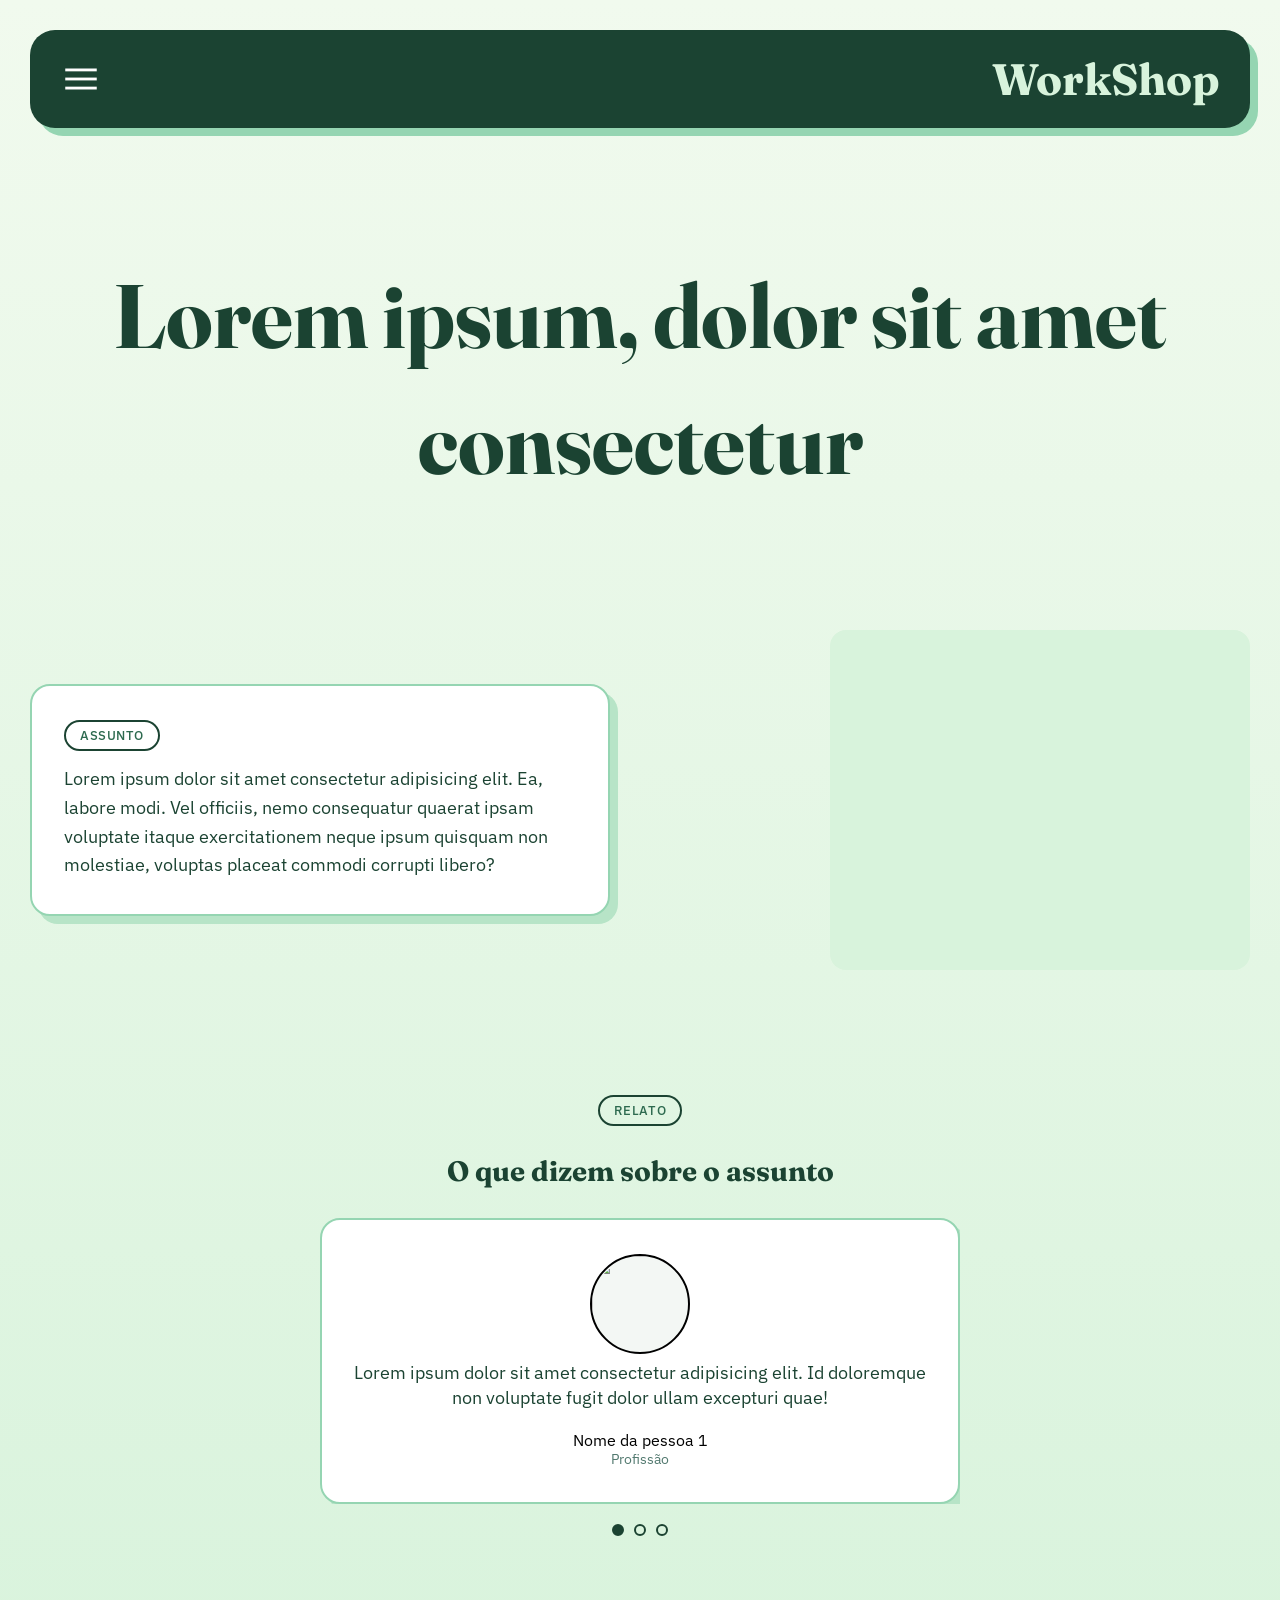
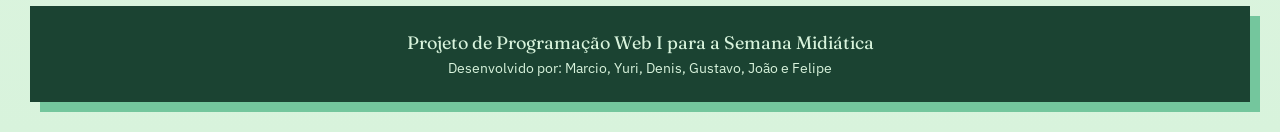
==== paginas/artes-visuais.html @ c1176533 "Adiciona melhorias no HTML, CSS e JS das paginas" ====
<!DOCTYPE html>
<html lang="pt-br">
<head>
    <meta charset="UTF-8">
    <meta name="viewport" content="width=device-width, initial-scale=1.0">
    <title>Artes Visuais</title>
    <link rel="stylesheet" href="./paginas.css">
    <link rel="preconnect" href="https://fonts.googleapis.com">
    <link rel="preconnect" href="https://fonts.gstatic.com" crossorigin>
    <link href="https://fonts.googleapis.com/css2?family=Fraunces:wght@600&family=IBM+Plex+Sans:wght@400;500&display=swap" rel="stylesheet">
    <link rel="stylesheet" href="https://fonts.googleapis.com/css2?family=Material+Symbols+Outlined:opsz,wght,FILL,GRAD@24,400,0,0&icon_names=menu" />
</head>
<body>

    <header>
        <button id="burguer" class="material-symbols-outlined" onclick="clickMenu()">
            menu
        </button>

        <h1>WorkShop</h1>

        <nav id="menu">
            <ul>
                <li><a href="../index.html">Home</a></li>
                <li><a href="./design.html">Design</a></li>
                <li><a href="./artes-visuais.html">Artes Visuais</a></li>
                <li><a href="./audiovisual.html">Audiovisual</a></li>
                <li><a href="./economia.html">Economia</a></li>
                <li><a href="./mercado-trabalho.html">Mercado de Trabalho</a></li>
            </ul>
        </nav>
    </header>

    <main>
        <section class="apresentacao">
            <h2>Lorem ipsum, dolor sit amet consectetur </h2>
        </section>

       <section class="assunto">
            <div class="assunto-card">
                <span class="rotulo">assunto</span>
                <p>Lorem ipsum dolor sit amet consectetur adipisicing elit. Ea, labore modi. Vel officiis, nemo consequatur quaerat ipsam voluptate itaque exercitationem neque ipsum quisquam non molestiae, voluptas placeat commodi corrupti libero?</p>
            </div>

            <img class="assunto-img" src="/img/Design.png" alt="">
        </section>


        <section class="relatos">
            <span class="rotulo">relato</span>
            <h2>O que dizem sobre o assunto</h2>

            <div class="relato-carrossel">

                <div class="relato-janela">
                    <div class="relato-track" id="relatoTrack">

                        <div class="relato-card">
                            <img class="avatar" src="/img/Design.png" alt="">
                            <p class="relato">Lorem ipsum dolor sit amet consectetur adipisicing elit. Id doloremque non voluptate fugit dolor ullam excepturi quae!</p>
                            <p class="nome">Nome da pessoa 1</p>
                            <p class="profissao">Profissão</p>
                        </div>

                        <div class="relato-card">
                            <img class="avatar" src="/img/Design.png" alt="">
                            <p class="relato">Segundo relato de exemplo sobre o assunto do eixo.</p>
                            <p class="nome">Nome da pessoa 2</p>
                            <p class="profissao">Profissão</p>
                        </div>

                        <div class="relato-card">
                            <img class="avatar" src="/img/Design.png" alt="">
                            <p class="relato">Terceiro relato de exemplo sobre o assunto do eixo.</p>
                            <p class="nome">Nome da pessoa 3</p>
                            <p class="profissao">Profissão</p>
                        </div>

                    </div>
                </div>

            </div>

            <div class="relato-bolinhas" id="relatoBolinhas"></div>

        </section>

    </main>

    <footer>
        <p>Projeto de Programação Web I para a Semana Midiática</p>
        <p>Desenvolvido por: Marcio, Yuri, Denis, Gustavo, João e Felipe</p>
    </footer>

    <script src="./paginas.js"></script>

</body>
</html>
---- paginas/paginas.css ----
* {
    margin: 0;
    padding: 0;
    box-sizing: border-box;
}

body {
    padding: 30px;
    font-family: 'IBM Plex Sans', sans-serif;
    background: linear-gradient(#F1FAEE, #D8F3DC);
    color: #1B4332;
}

header {
    position: relative;
    display: flex;
    align-items: center;
    justify-content: space-between;
    padding: 22px 30px;
    background: #1B4332;
    color: white;
    border-radius: 25px;
    box-shadow: 8px 8px 0 #95D5B2;
}

header h1 {
    font-family: 'Fraunces', serif;
    font-size: 44px;
    color: #D8F3DC;
}

#burguer {
    cursor: pointer;
    background-color: #1B4332;
    color: #ffffff;
    border: none;
    font-size: 42px;
}

#menu {
    display: none;
    position: absolute;
    left: 30px;
    top: 70px;
    background: #1B4332;
    padding: 10px;
    border-radius: 10px;
}

#menu ul {
    list-style: none;
}

#menu a {
    display: block;
    padding: 8px 12px;
    color: #D8F3DC;
    text-decoration: none;
    white-space: nowrap;
}

#menu a:hover {
    background: #2D6A4F;
    border-radius: 5px;
}

.apresentacao {
    display: flex;
    justify-content: center;
    margin-top: 125px;
    margin-bottom: 125px;
}

.apresentacao h2 {
    max-width: 1150px;
    text-align: center;
    font-family: 'Fraunces', serif;
    font-size: 90px;
    line-height: 1.4;
    color: #1B4332;
}

.assunto {
    display: flex;
    align-items: center;
    gap: 220px;
    max-width: 1350px;
    margin: 0 auto 125px;
}

.assunto-card {
    flex: 1;
    padding: 34px 32px;
    background: #FFFFFF;
    border: 2px solid #95D5B2;
    border-radius: 20px;
    box-shadow: 8px 8px 0 #B7E4C7;
    transition: transform 0.2s ease;
}

.assunto-card:hover {
    transform: scale(1.05);
}

.assunto-img {
    flex: 1;
    max-width: 420px;
    height: 340px;
    border-radius: 16px;
    background: #D8F3DC;
    object-fit: cover;
    transition: transform 0.2s ease;
}

.assunto-img:hover {
    transform: scale(1.05);
}

.assunto p {
    font-size: 18px;
    line-height: 1.6;
}


.rotulo {
    display: inline-block;
    margin-bottom: 14px;
    padding: 5px 14px;
    border: 2px solid #1B4332;
    border-radius: 50px;
    font-size: 13px;
    font-weight: 500;
    text-transform: uppercase;
    letter-spacing: .04em;
    color: #2D6A4F;
}

.relatos {
    max-width: 900px;
    margin: 0 auto 60px;
    text-align: center;
}

.relatos h2 {
    margin: 14px 0 30px;
    font-family: 'Fraunces', serif;
    font-size: 28px;
    color: #1B4332;
}

.relato-carrossel {
    display: flex;
    align-items: center;
    justify-content: center;
    gap: 20px;
}

.relato-janela {
    overflow: hidden;
    width: 640px;
}

.relato-track {
    display: flex;
    transition: transform 0.3s ease;

}


.relato-bolinhas {
    display: flex;
    justify-content: center;
    gap: 10px;
    margin-top: 20px;
}

.bolinha {
    width: 12px;
    height: 12px;
    border-radius: 50%;
    border: 2px solid #1B4332;
    background: transparent;
    cursor: pointer;
    padding: 0;
}

.bolinha.ativa {
    background: #1B4332;
}

.relato-card {
    padding: 34px 32px;
    background: #FFFFFF;
    border: 2px solid #95D5B2;
    border-radius: 20px;
    box-shadow: 8px 8px 0 #B7E4C7;
    width: 640px;
    flex-shrink: 0;
}


.avatar {
    width: 100px;
    height: 100px;
    border-radius: 50%;
    background: #f3f7f4;
    border: 2px solid #000000;
    object-fit: cover;
}

.relato {
    font-size: 18px;
    line-height: 1.4;
    margin-bottom: 20px;
}

.nome {
    color: #000000;
}

.profissao {
    font-size: 14px;
    color: #52796F;
}


footer {
    margin-top: 70px;
    padding: 20px;
    background: #1B4332;
    color: #D8F3DC;
    text-align: center;
    box-shadow: 10px 10px 0 #74C69D;
}

footer p {
    margin: 5px;
    font-size: 14px;
}

footer p:first-child {
    font-family: 'Fraunces', serif;
    font-size: 18px;
    color: #D8F3DC;
}
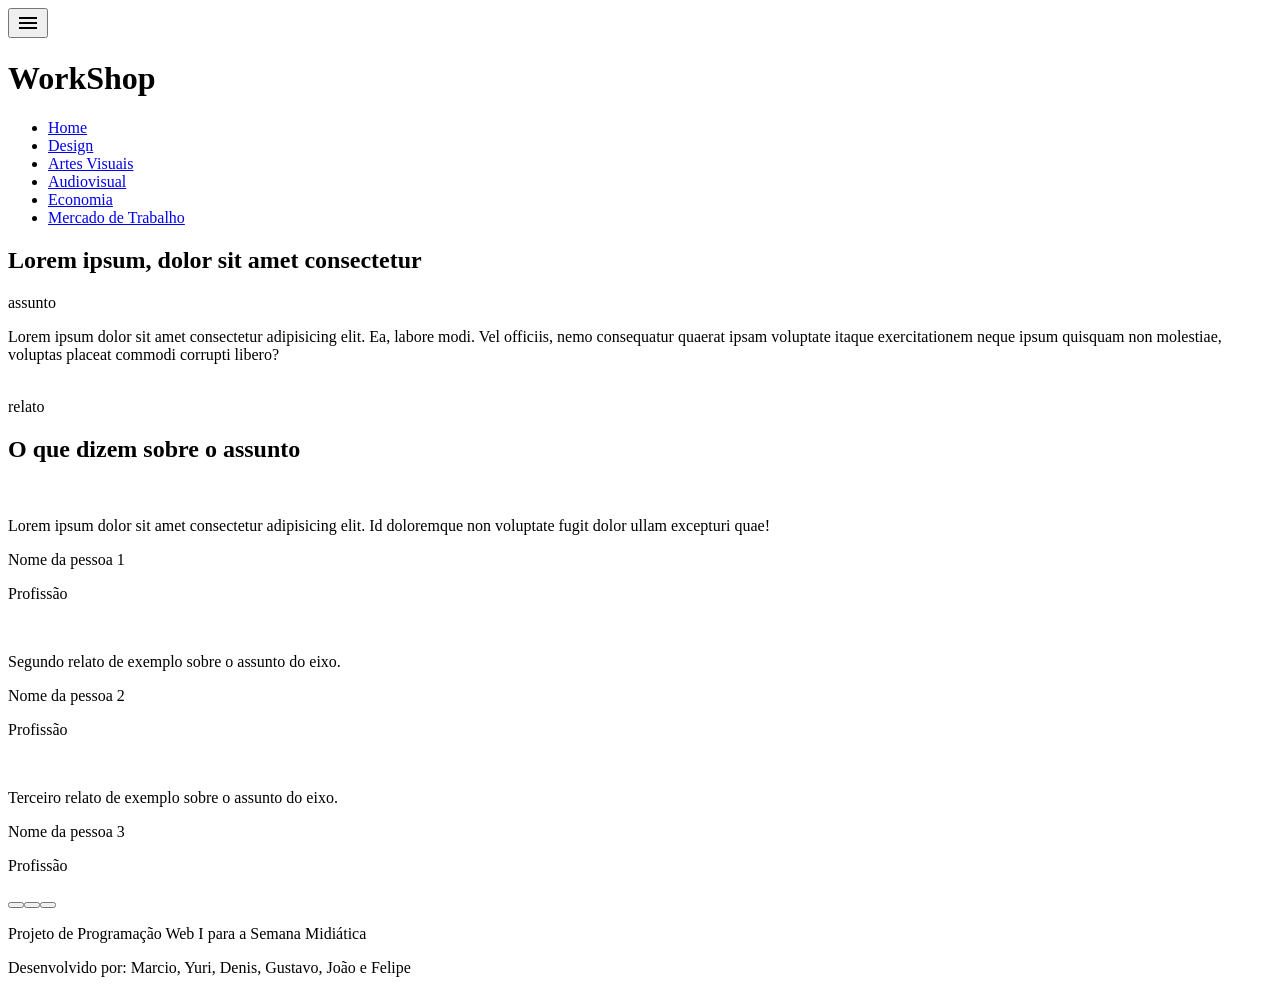
==== commit 04c65625: "Fraciona o style.css e paginas.css" ====
--- a/paginas/artes-visuais.html
+++ b/paginas/artes-visuais.html
@@ -4,7 +4,13 @@
     <meta charset="UTF-8">
     <meta name="viewport" content="width=device-width, initial-scale=1.0">
     <title>Artes Visuais</title>
-    <link rel="stylesheet" href="./paginas.css">
+    <link rel="stylesheet" href="../CSS/global.css">
+    <link rel="stylesheet" href="../CSS/header.css">
+    <link rel="stylesheet" href="../CSS/footer.css">
+    <link rel="stylesheet" href="../CSS/paginas/menu.css">
+    <link rel="stylesheet" href="../CSS/paginas/apresentacao.css">
+    <link rel="stylesheet" href="../CSS/paginas/assunto.css">
+    <link rel="stylesheet" href="../CSS/paginas/relatos.css">
     <link rel="preconnect" href="https://fonts.googleapis.com">
     <link rel="preconnect" href="https://fonts.gstatic.com" crossorigin>
     <link href="https://fonts.googleapis.com/css2?family=Fraunces:wght@600&family=IBM+Plex+Sans:wght@400;500&display=swap" rel="stylesheet">
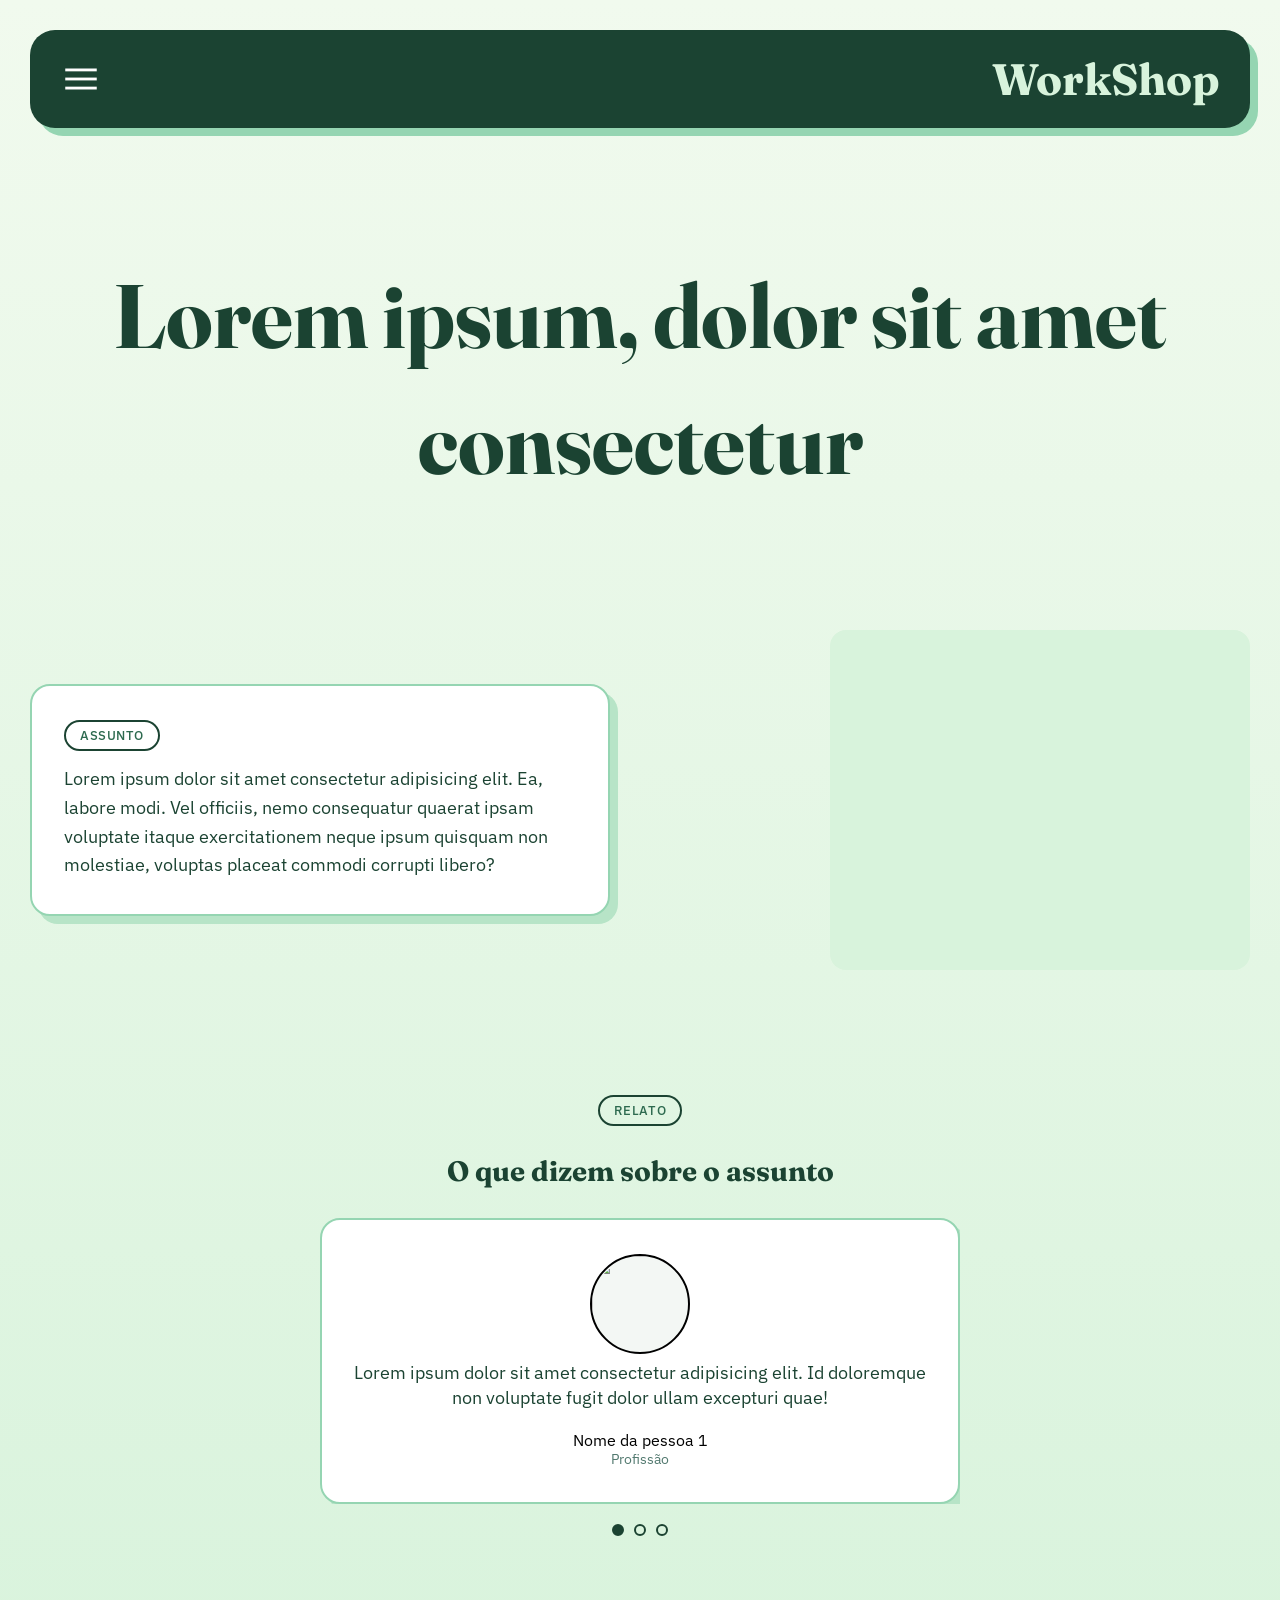
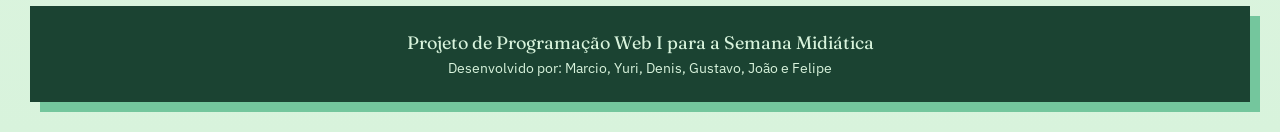
==== commit 01dc243e: "Corrige caminhos do CSS e imagens" ====
--- a/paginas/artes-visuais.html
+++ b/paginas/artes-visuais.html
@@ -4,13 +4,13 @@
     <meta charset="UTF-8">
     <meta name="viewport" content="width=device-width, initial-scale=1.0">
     <title>Artes Visuais</title>
-    <link rel="stylesheet" href="../CSS/global.css">
-    <link rel="stylesheet" href="../CSS/header.css">
-    <link rel="stylesheet" href="../CSS/footer.css">
-    <link rel="stylesheet" href="../CSS/paginas/menu.css">
-    <link rel="stylesheet" href="../CSS/paginas/apresentacao.css">
-    <link rel="stylesheet" href="../CSS/paginas/assunto.css">
-    <link rel="stylesheet" href="../CSS/paginas/relatos.css">
+    <link rel="stylesheet" href="../css/global.css">
+    <link rel="stylesheet" href="../css/header.css">
+    <link rel="stylesheet" href="../css/footer.css">
+    <link rel="stylesheet" href="../css/paginas/menu.css">
+    <link rel="stylesheet" href="../css/paginas/apresentacao.css">
+    <link rel="stylesheet" href="../css/paginas/assunto.css">
+    <link rel="stylesheet" href="../css/paginas/relatos.css">
     <link rel="preconnect" href="https://fonts.googleapis.com">
     <link rel="preconnect" href="https://fonts.gstatic.com" crossorigin>
     <link href="https://fonts.googleapis.com/css2?family=Fraunces:wght@600&family=IBM+Plex+Sans:wght@400;500&display=swap" rel="stylesheet">
@@ -48,7 +48,7 @@
                 <p>Lorem ipsum dolor sit amet consectetur adipisicing elit. Ea, labore modi. Vel officiis, nemo consequatur quaerat ipsam voluptate itaque exercitationem neque ipsum quisquam non molestiae, voluptas placeat commodi corrupti libero?</p>
             </div>
 
-            <img class="assunto-img" src="/img/Design.png" alt="">
+            <img class="assunto-img" src="../img/Design.png" alt="">
         </section>
 
 
@@ -62,21 +62,21 @@
                     <div class="relato-track" id="relatoTrack">
 
                         <div class="relato-card">
-                            <img class="avatar" src="/img/Design.png" alt="">
+                            <img class="avatar" src="../img/Design.png" alt="">
                             <p class="relato">Lorem ipsum dolor sit amet consectetur adipisicing elit. Id doloremque non voluptate fugit dolor ullam excepturi quae!</p>
                             <p class="nome">Nome da pessoa 1</p>
                             <p class="profissao">Profissão</p>
                         </div>
 
                         <div class="relato-card">
-                            <img class="avatar" src="/img/Design.png" alt="">
+                            <img class="avatar" src="../img/Design.png" alt="">
                             <p class="relato">Segundo relato de exemplo sobre o assunto do eixo.</p>
                             <p class="nome">Nome da pessoa 2</p>
                             <p class="profissao">Profissão</p>
                         </div>
 
                         <div class="relato-card">
-                            <img class="avatar" src="/img/Design.png" alt="">
+                            <img class="avatar" src="../img/Design.png" alt="">
                             <p class="relato">Terceiro relato de exemplo sobre o assunto do eixo.</p>
                             <p class="nome">Nome da pessoa 3</p>
                             <p class="profissao">Profissão</p>
--- a/css/global.css
+++ b/css/global.css
@@ -0,0 +1,12 @@
+* {
+    margin: 0;
+    padding: 0;
+    box-sizing: border-box;
+}
+
+body {
+    padding: 30px;
+    font-family: 'IBM Plex Sans', sans-serif;
+    background: linear-gradient(#F1FAEE, #D8F3DC);
+    color: #1B4332;
+}
--- a/css/header.css
+++ b/css/header.css
@@ -0,0 +1,15 @@
+header {
+    display: flex;
+    align-items: center;
+    padding: 22px 30px;
+    background: #1B4332;
+    color: white;
+    border-radius: 25px;
+    box-shadow: 8px 8px 0 #95D5B2;
+}
+
+header h1 {
+    font-family: 'Fraunces', serif;
+    font-size: 44px;
+    color: #D8F3DC;
+}
--- a/css/footer.css
+++ b/css/footer.css
@@ -0,0 +1,19 @@
+footer {
+    margin-top: 70px;
+    padding: 20px;
+    background: #1B4332;
+    color: #D8F3DC;
+    text-align: center;
+    box-shadow: 10px 10px 0 #74C69D;
+}
+
+footer p {
+    margin: 5px;
+    font-size: 14px;
+}
+
+footer p:first-child {
+    font-family: 'Fraunces', serif;
+    font-size: 18px;
+    color: #D8F3DC;
+}
--- a/css/paginas/menu.css
+++ b/css/paginas/menu.css
@@ -0,0 +1,39 @@
+header {
+    position: relative;
+    justify-content: space-between;
+}
+
+#burguer {
+    cursor: pointer;
+    background-color: #1B4332;
+    color: #ffffff;
+    border: none;
+    font-size: 42px;
+}
+
+#menu {
+    display: none;
+    position: absolute;
+    left: 30px;
+    top: 70px;
+    background: #1B4332;
+    padding: 10px;
+    border-radius: 10px;
+}
+
+#menu ul {
+    list-style: none;
+}
+
+#menu a {
+    display: block;
+    padding: 8px 12px;
+    color: #D8F3DC;
+    text-decoration: none;
+    white-space: nowrap;
+}
+
+#menu a:hover {
+    background: #2D6A4F;
+    border-radius: 5px;
+}
--- a/css/paginas/apresentacao.css
+++ b/css/paginas/apresentacao.css
@@ -0,0 +1,15 @@
+.apresentacao {
+    display: flex;
+    justify-content: center;
+    margin-top: 125px;
+    margin-bottom: 125px;
+}
+
+.apresentacao h2 {
+    max-width: 1150px;
+    text-align: center;
+    font-family: 'Fraunces', serif;
+    font-size: 90px;
+    line-height: 1.4;
+    color: #1B4332;
+}
--- a/css/paginas/assunto.css
+++ b/css/paginas/assunto.css
@@ -0,0 +1,53 @@
+.assunto {
+    display: flex;
+    align-items: center;
+    gap: 220px;
+    max-width: 1350px;
+    margin: 0 auto 125px;
+}
+
+.assunto-card {
+    flex: 1;
+    padding: 34px 32px;
+    background: #FFFFFF;
+    border: 2px solid #95D5B2;
+    border-radius: 20px;
+    box-shadow: 8px 8px 0 #B7E4C7;
+    transition: transform 0.2s ease;
+}
+
+.assunto-card:hover {
+    transform: scale(1.05);
+}
+
+.assunto-img {
+    flex: 1;
+    max-width: 420px;
+    height: 340px;
+    border-radius: 16px;
+    background: #D8F3DC;
+    object-fit: cover;
+    transition: transform 0.2s ease;
+}
+
+.assunto-img:hover {
+    transform: scale(1.05);
+}
+
+.assunto p {
+    font-size: 18px;
+    line-height: 1.6;
+}
+
+.rotulo {
+    display: inline-block;
+    margin-bottom: 14px;
+    padding: 5px 14px;
+    border: 2px solid #1B4332;
+    border-radius: 50px;
+    font-size: 13px;
+    font-weight: 500;
+    text-transform: uppercase;
+    letter-spacing: .04em;
+    color: #2D6A4F;
+}
--- a/css/paginas/relatos.css
+++ b/css/paginas/relatos.css
@@ -0,0 +1,85 @@
+.relatos {
+    max-width: 900px;
+    margin: 0 auto 60px;
+    text-align: center;
+}
+
+.relatos h2 {
+    margin: 14px 0 30px;
+    font-family: 'Fraunces', serif;
+    font-size: 28px;
+    color: #1B4332;
+}
+
+.relato-carrossel {
+    display: flex;
+    align-items: center;
+    justify-content: center;
+    gap: 20px;
+}
+
+.relato-janela {
+    overflow: hidden;
+    width: 640px;
+}
+
+.relato-track {
+    display: flex;
+    transition: transform 0.3s ease;
+
+}
+
+.relato-bolinhas {
+    display: flex;
+    justify-content: center;
+    gap: 10px;
+    margin-top: 20px;
+}
+
+.bolinha {
+    width: 12px;
+    height: 12px;
+    border-radius: 50%;
+    border: 2px solid #1B4332;
+    background: transparent;
+    cursor: pointer;
+    padding: 0;
+}
+
+.bolinha.ativa {
+    background: #1B4332;
+}
+
+.relato-card {
+    padding: 34px 32px;
+    background: #FFFFFF;
+    border: 2px solid #95D5B2;
+    border-radius: 20px;
+    box-shadow: 8px 8px 0 #B7E4C7;
+    width: 640px;
+    flex-shrink: 0;
+}
+
+.avatar {
+    width: 100px;
+    height: 100px;
+    border-radius: 50%;
+    background: #f3f7f4;
+    border: 2px solid #000000;
+    object-fit: cover;
+}
+
+.relato {
+    font-size: 18px;
+    line-height: 1.4;
+    margin-bottom: 20px;
+}
+
+.nome {
+    color: #000000;
+}
+
+.profissao {
+    font-size: 14px;
+    color: #52796F;
+}
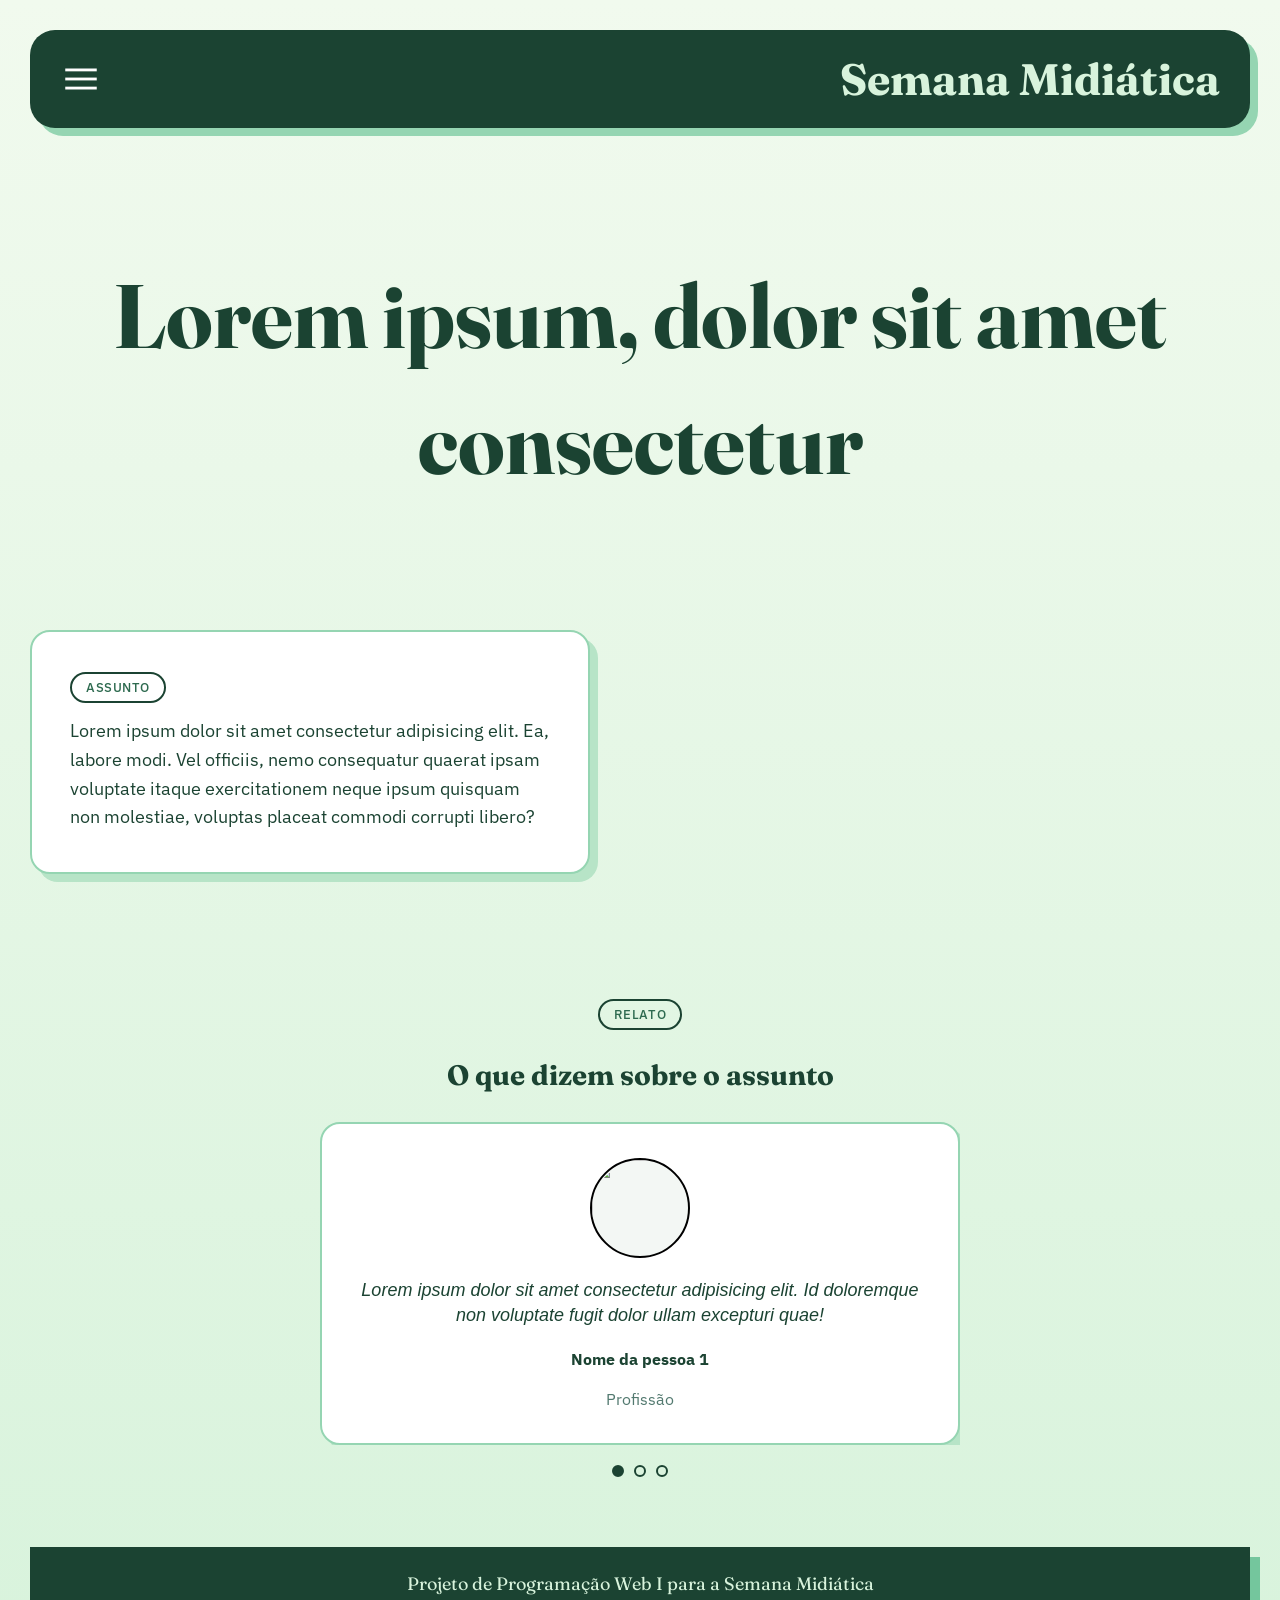
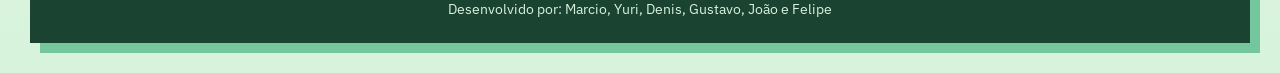
==== commit 9638a1a5: "Adiciona o conteúdo da página design" ====
--- a/paginas/artes-visuais.html
+++ b/paginas/artes-visuais.html
@@ -23,11 +23,11 @@
             menu
         </button>
 
-        <h1>WorkShop</h1>
+        <h1>Semana Midiática</h1>
 
         <nav id="menu">
             <ul>
-                <li><a href="../index.html">Home</a></li>
+                <li><a href="../index.html">Início</a></li>
                 <li><a href="./design.html">Design</a></li>
                 <li><a href="./artes-visuais.html">Artes Visuais</a></li>
                 <li><a href="./audiovisual.html">Audiovisual</a></li>
--- a/css/paginas/menu.css
+++ b/css/paginas/menu.css
@@ -10,6 +10,7 @@
     border: none;
     font-size: 42px;
 }
+
 
 #menu {
     display: none;
--- a/css/paginas/assunto.css
+++ b/css/paginas/assunto.css
@@ -1,37 +1,37 @@
 .assunto {
     display: flex;
     align-items: center;
-    gap: 220px;
-    max-width: 1350px;
+    gap: 180px;
+    max-width: 1450px;
     margin: 0 auto 125px;
 }
 
 .assunto-card {
     flex: 1;
-    padding: 34px 32px;
+    padding: 40px 38px;
     background: #FFFFFF;
     border: 2px solid #95D5B2;
     border-radius: 20px;
     box-shadow: 8px 8px 0 #B7E4C7;
-    transition: transform 0.2s ease;
+    transition: transform 0.4s ease;
 }
 
 .assunto-card:hover {
-    transform: scale(1.05);
+    transform: scale(1.20);
 }
 
 .assunto-img {
     flex: 1;
-    max-width: 420px;
-    height: 340px;
+    max-width: 580px;
+    height: auto;
     border-radius: 16px;
     background: #D8F3DC;
     object-fit: cover;
-    transition: transform 0.2s ease;
+    transition: transform 0.4s ease;
 }
 
 .assunto-img:hover {
-    transform: scale(1.05);
+    transform: scale(1.20);
 }
 
 .assunto p {
--- a/css/paginas/relatos.css
+++ b/css/paginas/relatos.css
@@ -67,19 +67,22 @@
     background: #f3f7f4;
     border: 2px solid #000000;
     object-fit: cover;
+    margin-bottom: 20px;
 }
 
 .relato {
     font-size: 18px;
     line-height: 1.4;
     margin-bottom: 20px;
+    font-style: italic;
 }
 
 .nome {
-    color: #000000;
+    font-weight: 700;
+    margin-bottom: 20px;
 }
 
 .profissao {
-    font-size: 14px;
+    font-size: 16px;
     color: #52796F;
 }
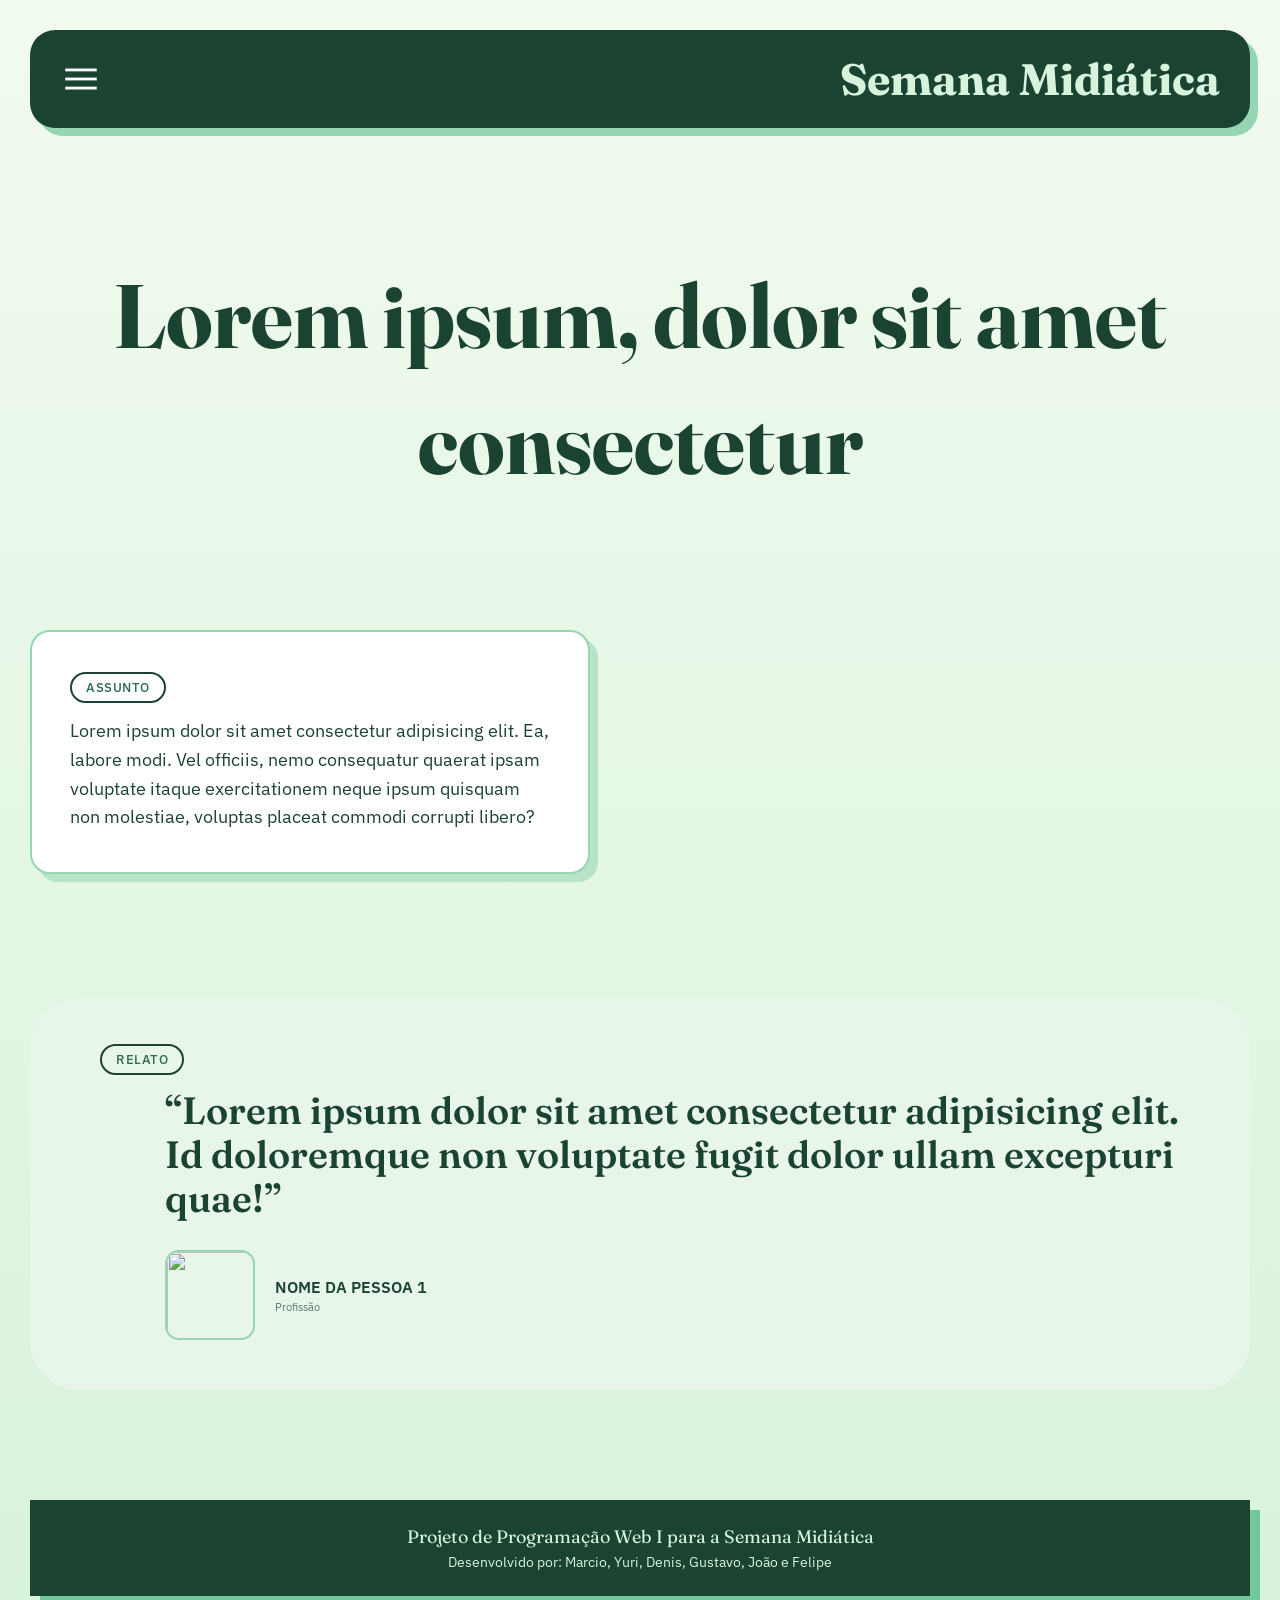
==== commit f29d97bb: "Mudanças no visual das paginas" ====
--- a/paginas/artes-visuais.html
+++ b/paginas/artes-visuais.html
@@ -53,41 +53,22 @@
 
 
         <section class="relatos">
-            <span class="rotulo">relato</span>
-            <h2>O que dizem sobre o assunto</h2>
 
-            <div class="relato-carrossel">
+            <span class="rotulo">Relato</span>
 
-                <div class="relato-janela">
-                    <div class="relato-track" id="relatoTrack">
+            <p class="citacao">
+                “Lorem ipsum dolor sit amet consectetur adipisicing elit.
+                Id doloremque non voluptate fugit dolor ullam excepturi quae!”
+            </p>
 
-                        <div class="relato-card">
-                            <img class="avatar" src="../img/Design.png" alt="">
-                            <p class="relato">Lorem ipsum dolor sit amet consectetur adipisicing elit. Id doloremque non voluptate fugit dolor ullam excepturi quae!</p>
-                            <p class="nome">Nome da pessoa 1</p>
-                            <p class="profissao">Profissão</p>
-                        </div>
+            <div class="autor">
+                <img src="../img/Design.png" alt="">
 
-                        <div class="relato-card">
-                            <img class="avatar" src="../img/Design.png" alt="">
-                            <p class="relato">Segundo relato de exemplo sobre o assunto do eixo.</p>
-                            <p class="nome">Nome da pessoa 2</p>
-                            <p class="profissao">Profissão</p>
-                        </div>
-
-                        <div class="relato-card">
-                            <img class="avatar" src="../img/Design.png" alt="">
-                            <p class="relato">Terceiro relato de exemplo sobre o assunto do eixo.</p>
-                            <p class="nome">Nome da pessoa 3</p>
-                            <p class="profissao">Profissão</p>
-                        </div>
-
-                    </div>
+                <div>
+                    <p>Nome da pessoa 1</p>
+                    <p>Profissão</p>
                 </div>
-
             </div>
-
-            <div class="relato-bolinhas" id="relatoBolinhas"></div>
 
         </section>
 
--- a/css/paginas/relatos.css
+++ b/css/paginas/relatos.css
@@ -1,88 +1,52 @@
 .relatos {
-    max-width: 900px;
-    margin: 0 auto 60px;
-    text-align: center;
+    max-width: 1250px;
+    margin: 0 auto 110px;
+    padding: 45px 70px 50px;
+    background: #E8F5E9;
+    border-radius: 50px;
 }
 
-.relatos h2 {
-    margin: 14px 0 30px;
+
+.citacao {
+    max-width: 1050px;
+    margin: 0 0 30px 65px;
     font-family: 'Fraunces', serif;
-    font-size: 28px;
+    font-size: 38px;
+    font-weight: 600;
+    line-height: 1.15;
     color: #1B4332;
 }
 
-.relato-carrossel {
+.autor {
     display: flex;
     align-items: center;
-    justify-content: center;
     gap: 20px;
+    margin-left: 65px;
 }
 
-.relato-janela {
-    overflow: hidden;
-    width: 640px;
+.autor img {
+    width: 90px;
+    height: 90px;
+    object-fit: cover;
+
+    border: 2px solid #95D5B2;
+    border-radius: 14px;
 }
 
-.relato-track {
-    display: flex;
-    transition: transform 0.3s ease;
-
+.autor p {
+    margin: 3px 0;
+    font-family: 'IBM Plex Sans', sans-serif;
+    color: #2D6A4F;
 }
 
-.relato-bolinhas {
-    display: flex;
-    justify-content: center;
-    gap: 10px;
-    margin-top: 20px;
+.autor p:first-child {
+    font-size: 16px;
+    font-weight: 600;
+    text-transform: uppercase;
+    color: #1B4332;
 }
 
-.bolinha {
-    width: 12px;
-    height: 12px;
-    border-radius: 50%;
-    border: 2px solid #1B4332;
-    background: transparent;
-    cursor: pointer;
-    padding: 0;
-}
-
-.bolinha.ativa {
-    background: #1B4332;
-}
-
-.relato-card {
-    padding: 34px 32px;
-    background: #FFFFFF;
-    border: 2px solid #95D5B2;
-    border-radius: 20px;
-    box-shadow: 8px 8px 0 #B7E4C7;
-    width: 640px;
-    flex-shrink: 0;
-}
-
-.avatar {
-    width: 100px;
-    height: 100px;
-    border-radius: 50%;
-    background: #f3f7f4;
-    border: 2px solid #000000;
-    object-fit: cover;
-    margin-bottom: 20px;
-}
-
-.relato {
-    font-size: 18px;
-    line-height: 1.4;
-    margin-bottom: 20px;
-    font-style: italic;
-}
-
-.nome {
-    font-weight: 700;
-    margin-bottom: 20px;
-}
-
-.profissao {
-    font-size: 16px;
+.autor p:last-child {
+    font-size: 11px;
     color: #52796F;
 }
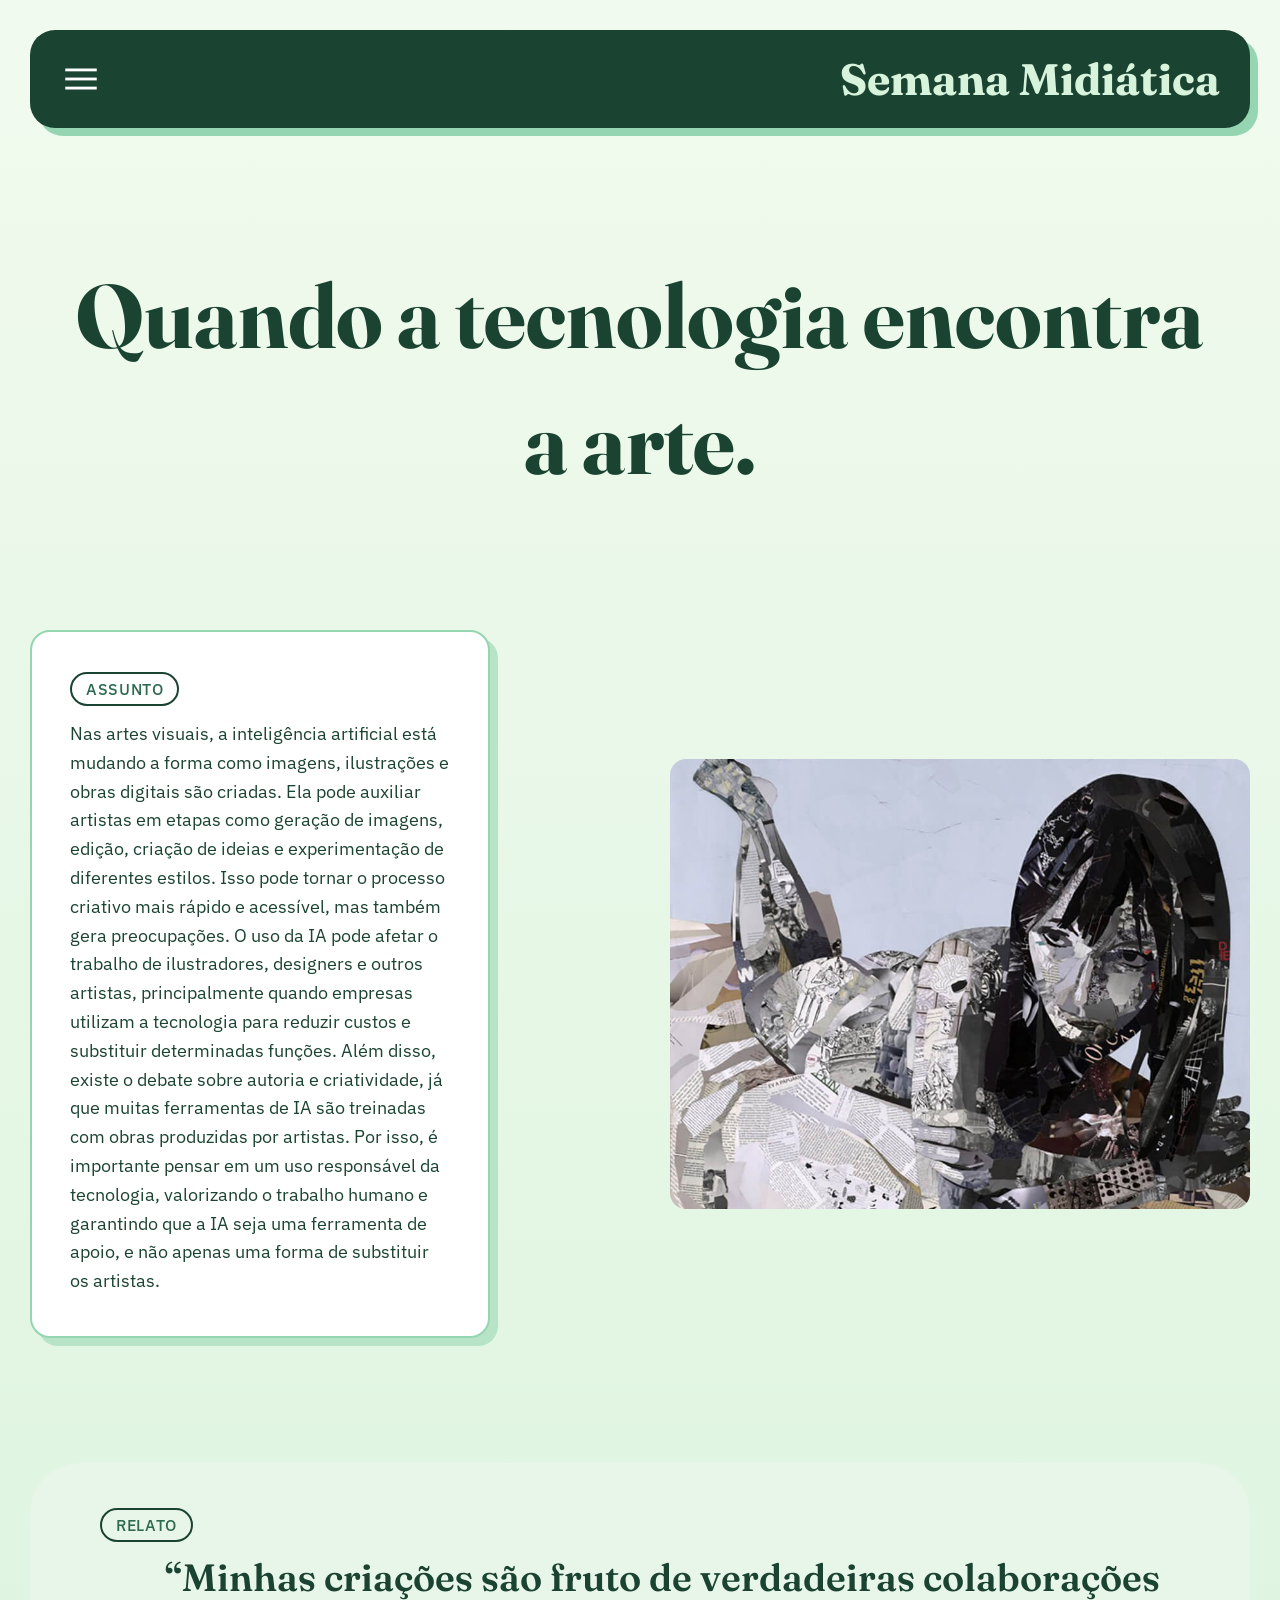
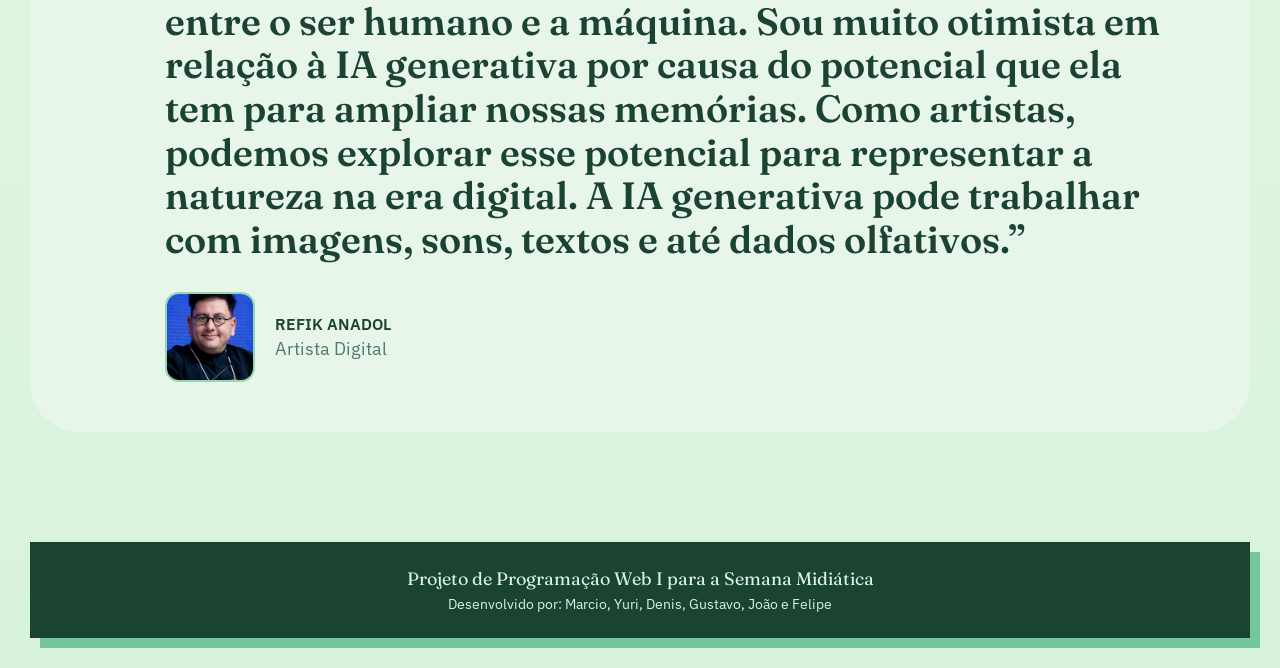
==== commit aedf6591: "insercao de dados na pagina de artes visuais." ====
--- a/paginas/artes-visuais.html
+++ b/paginas/artes-visuais.html
@@ -39,16 +39,22 @@
 
     <main>
         <section class="apresentacao">
-            <h2>Lorem ipsum, dolor sit amet consectetur </h2>
+            <h2>Quando a tecnologia encontra a arte.</h2>
         </section>
 
        <section class="assunto">
             <div class="assunto-card">
-                <span class="rotulo">assunto</span>
-                <p>Lorem ipsum dolor sit amet consectetur adipisicing elit. Ea, labore modi. Vel officiis, nemo consequatur quaerat ipsam voluptate itaque exercitationem neque ipsum quisquam non molestiae, voluptas placeat commodi corrupti libero?</p>
+                <span class="rotulo">Assunto</span>
+                <p>Nas artes visuais, a inteligência artificial está mudando a forma como imagens, ilustrações e obras digitais são criadas. 
+                    Ela pode auxiliar artistas em etapas como geração de imagens, edição, criação de ideias e experimentação de diferentes estilos.
+Isso pode tornar o processo criativo mais rápido e acessível, mas também gera preocupações. 
+O uso da IA pode afetar o trabalho de ilustradores, designers e outros artistas, principalmente quando empresas utilizam a tecnologia para reduzir custos e substituir determinadas funções.
+Além disso, existe o debate sobre autoria e criatividade, já que muitas ferramentas de IA são treinadas com obras produzidas por artistas. 
+Por isso, é importante pensar em um uso responsável da tecnologia, valorizando o trabalho humano e garantindo que a IA seja uma ferramenta de apoio, e não apenas uma forma de substituir os artistas.
+</p>
             </div>
 
-            <img class="assunto-img" src="../img/Design.png" alt="">
+            <img class="assunto-img" src="../img/arte-visual.jpg">
         </section>
 
 
@@ -57,16 +63,19 @@
             <span class="rotulo">Relato</span>
 
             <p class="citacao">
-                “Lorem ipsum dolor sit amet consectetur adipisicing elit.
-                Id doloremque non voluptate fugit dolor ullam excepturi quae!”
+“Minhas criações são fruto de verdadeiras colaborações entre o ser humano e a máquina. 
+Sou muito otimista em relação à IA generativa por causa do potencial que ela tem para ampliar nossas memórias. 
+Como artistas, podemos explorar esse potencial para representar a natureza na era digital. A IA generativa pode trabalhar com imagens, sons, textos e até dados olfativos.”
+
+
             </p>
 
             <div class="autor">
-                <img src="../img/Design.png" alt="">
+                <img src="../img/refik_anadol.jpg">
 
                 <div>
-                    <p>Nome da pessoa 1</p>
-                    <p>Profissão</p>
+                    <p>Refik Anadol</p>
+                    <p>Artista Digital</p>
                 </div>
             </div>
 
--- a/css/paginas/assunto.css
+++ b/css/paginas/assunto.css
@@ -45,7 +45,7 @@
     padding: 5px 14px;
     border: 2px solid #1B4332;
     border-radius: 50px;
-    font-size: 13px;
+    font-size: 16px;
     font-weight: 500;
     text-transform: uppercase;
     letter-spacing: .04em;
--- a/css/paginas/relatos.css
+++ b/css/paginas/relatos.css
@@ -47,6 +47,6 @@
 }
 
 .autor p:last-child {
-    font-size: 11px;
+    font-size: 18px;
     color: #52796F;
 }
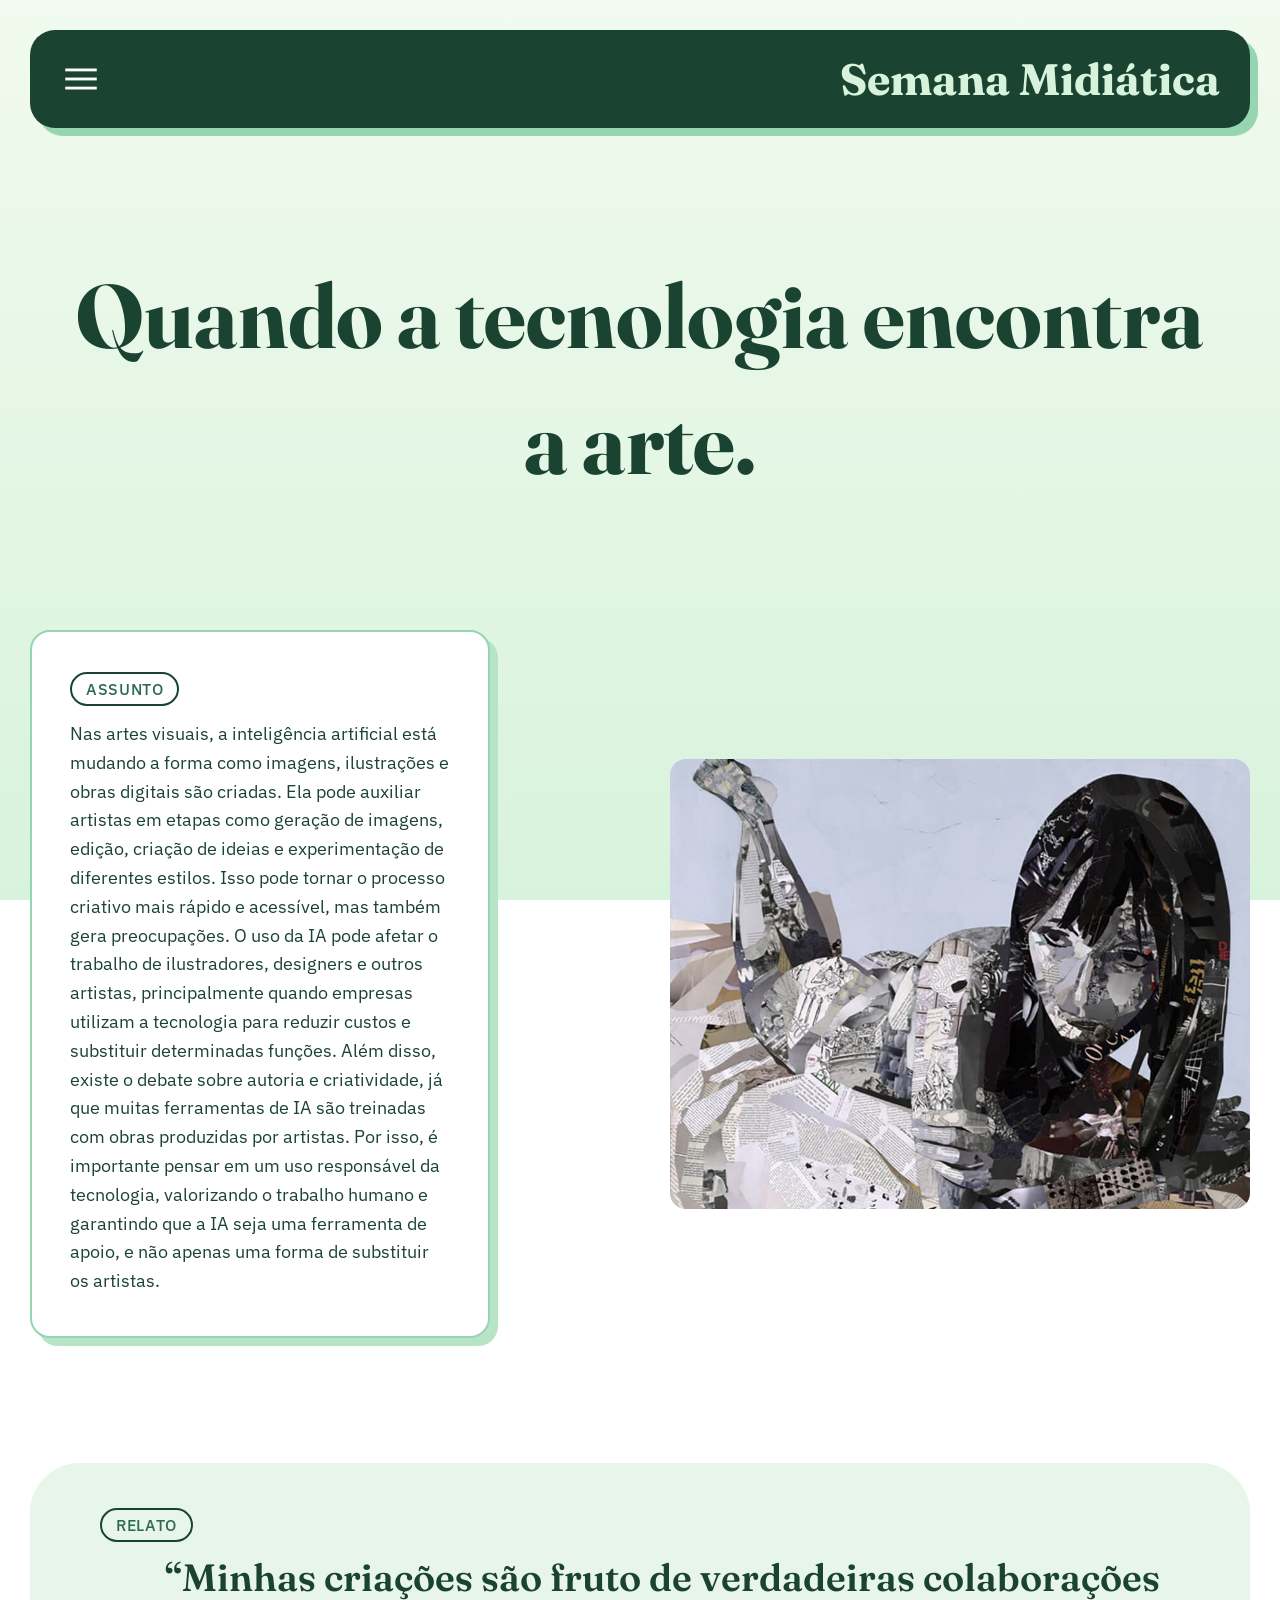
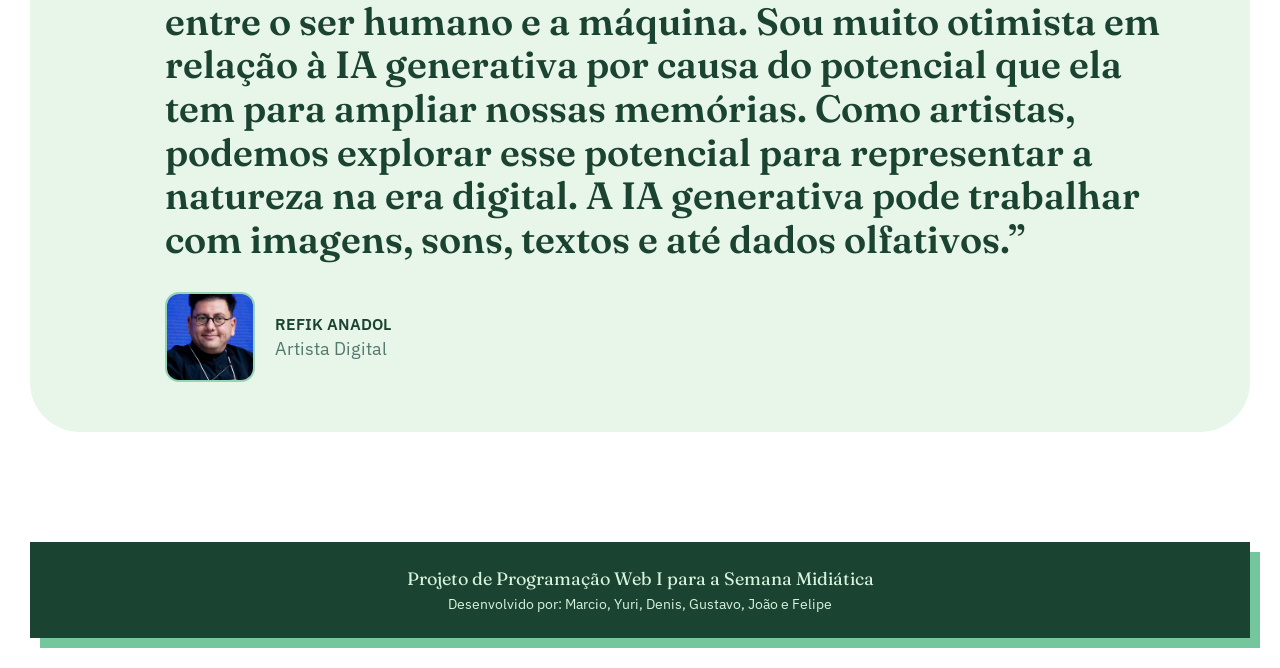
==== commit 07ef9639: "Adiciona imagem no fundo das paginas" ====
--- a/paginas/artes-visuais.html
+++ b/paginas/artes-visuais.html
@@ -16,7 +16,7 @@
     <link href="https://fonts.googleapis.com/css2?family=Fraunces:wght@600&family=IBM+Plex+Sans:wght@400;500&display=swap" rel="stylesheet">
     <link rel="stylesheet" href="https://fonts.googleapis.com/css2?family=Material+Symbols+Outlined:opsz,wght,FILL,GRAD@24,400,0,0&icon_names=menu" />
 </head>
-<body>
+<body class="pagina-interna">
 
     <header>
         <button id="burguer" class="material-symbols-outlined" onclick="clickMenu()">
--- a/css/global.css
+++ b/css/global.css
@@ -9,4 +9,14 @@
     font-family: 'IBM Plex Sans', sans-serif;
     background: linear-gradient(#F1FAEE, #D8F3DC);
     color: #1B4332;
+}
+
+.pagina-interna {
+    background:
+        linear-gradient(rgba(241, 250, 238, 0.60)),
+        url('../img/Fundo2.png');
+    background-size: cover;
+    background-position: center;
+    background-attachment: fixed;
+    background-repeat: no-repeat;
 }
